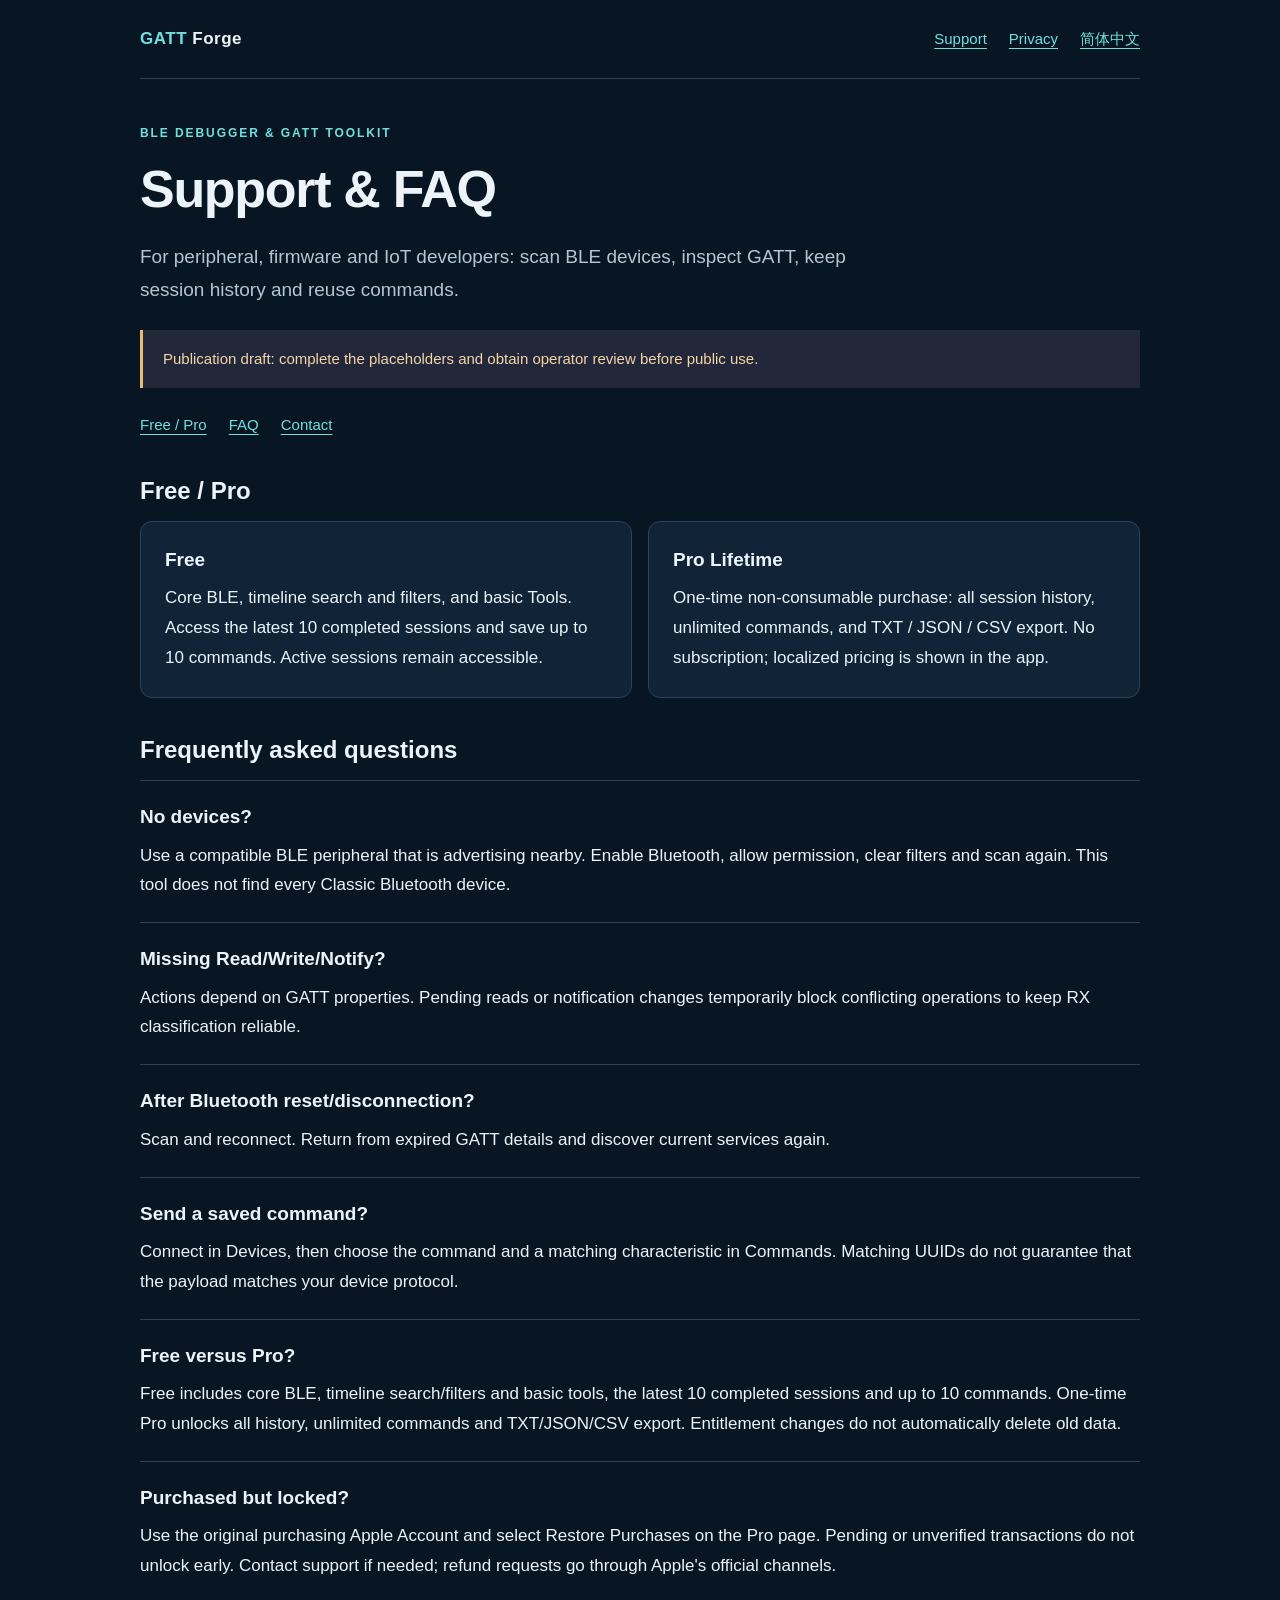
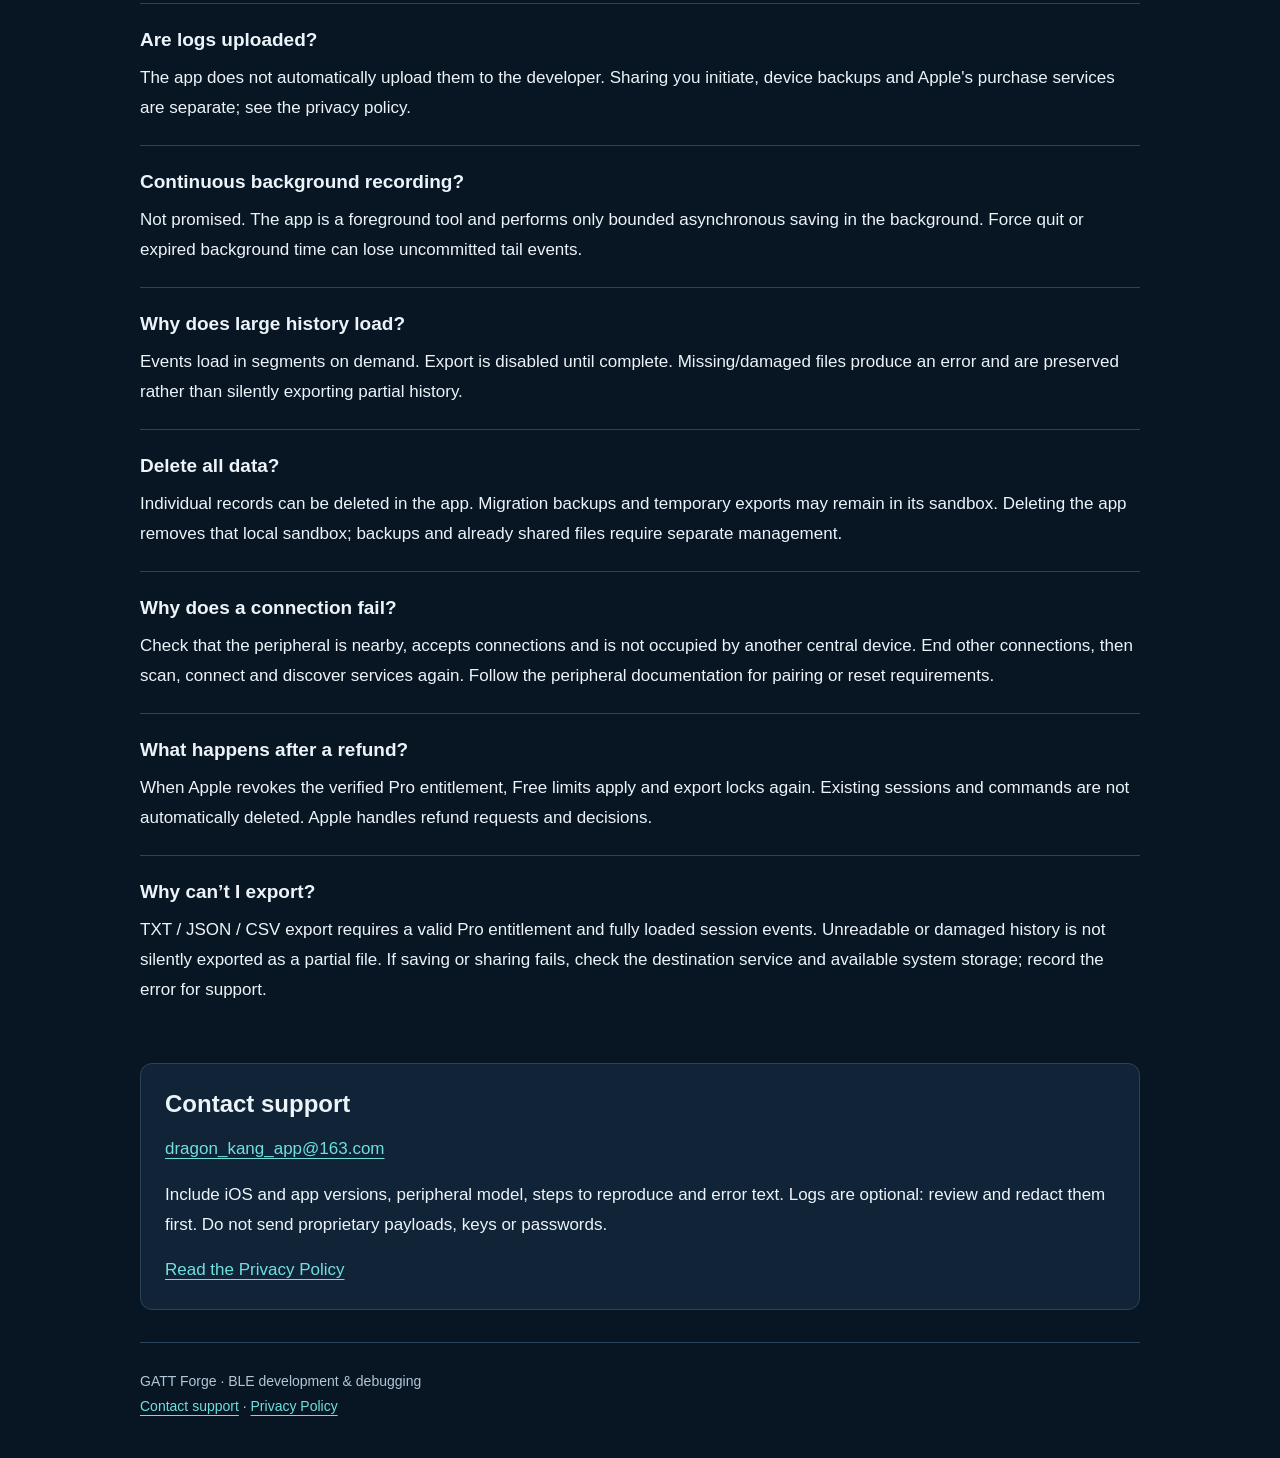
==== index.html @ b28a735b "Initial GATT Forge support site" ====
<!doctype html>
<html lang="en"><head><meta charset="utf-8"><meta name="viewport" content="width=device-width, initial-scale=1"><meta name="description" content="GATT Forge Support &amp; FAQ"><title>Support &amp; FAQ · GATT Forge</title><link rel="stylesheet" href="styles.css"><link rel="icon" href="favicon.svg" type="image/svg+xml"><link rel="alternate" hreflang="zh-Hans" href="zh/index.html"></head>
<body><a class="skip" href="#main">Skip to content</a><header><a class="brand" href="index.html"><span>GATT</span> Forge</a><nav aria-label="Main navigation"><a href="index.html" aria-current="page">Support</a><a href="privacy.html">Privacy</a><a lang="zh-Hans" hreflang="zh-Hans" href="zh/index.html">简体中文</a></nav></header><main id="main"><p class="eyebrow">BLE DEBUGGER &amp; GATT TOOLKIT</p><h1>Support &amp; FAQ</h1><p class="lead">For peripheral, firmware and IoT developers: scan BLE devices, inspect GATT, keep session history and reuse commands.</p><div class="notice">Publication draft: complete the placeholders and obtain operator review before public use.</div><nav class="jump" aria-label="On this page"><a href="#plans">Free / Pro</a><a href="#faq">FAQ</a><a href="#contact">Contact</a></nav><section id="plans"><h2>Free / Pro</h2><div class="plans"><article class="card"><h3>Free</h3><p>Core BLE, timeline search and filters, and basic Tools. Access the latest 10 completed sessions and save up to 10 commands. Active sessions remain accessible.</p></article><article class="card"><h3>Pro Lifetime</h3><p>One-time non-consumable purchase: all session history, unlimited commands, and TXT / JSON / CSV export. No subscription; localized pricing is shown in the app.</p></article></div></section><section id="faq"><h2>Frequently asked questions</h2><article class="faq"><h3>No devices?</h3><p>Use a compatible BLE peripheral that is advertising nearby. Enable Bluetooth, allow permission, clear filters and scan again. This tool does not find every Classic Bluetooth device.</p></article><article class="faq"><h3>Missing Read/Write/Notify?</h3><p>Actions depend on GATT properties. Pending reads or notification changes temporarily block conflicting operations to keep RX classification reliable.</p></article><article class="faq"><h3>After Bluetooth reset/disconnection?</h3><p>Scan and reconnect. Return from expired GATT details and discover current services again.</p></article><article class="faq"><h3>Send a saved command?</h3><p>Connect in Devices, then choose the command and a matching characteristic in Commands. Matching UUIDs do not guarantee that the payload matches your device protocol.</p></article><article class="faq"><h3>Free versus Pro?</h3><p>Free includes core BLE, timeline search/filters and basic tools, the latest 10 completed sessions and up to 10 commands. One-time Pro unlocks all history, unlimited commands and TXT/JSON/CSV export. Entitlement changes do not automatically delete old data.</p></article><article class="faq"><h3>Purchased but locked?</h3><p>Use the original purchasing Apple Account and select Restore Purchases on the Pro page. Pending or unverified transactions do not unlock early. Contact support if needed; refund requests go through Apple&#x27;s official channels.</p></article><article class="faq"><h3>Are logs uploaded?</h3><p>The app does not automatically upload them to the developer. Sharing you initiate, device backups and Apple&#x27;s purchase services are separate; see the privacy policy.</p></article><article class="faq"><h3>Continuous background recording?</h3><p>Not promised. The app is a foreground tool and performs only bounded asynchronous saving in the background. Force quit or expired background time can lose uncommitted tail events.</p></article><article class="faq"><h3>Why does large history load?</h3><p>Events load in segments on demand. Export is disabled until complete. Missing/damaged files produce an error and are preserved rather than silently exporting partial history.</p></article><article class="faq"><h3>Delete all data?</h3><p>Individual records can be deleted in the app. Migration backups and temporary exports may remain in its sandbox. Deleting the app removes that local sandbox; backups and already shared files require separate management.</p></article><article class="faq"><h3>Why does a connection fail?</h3><p>Check that the peripheral is nearby, accepts connections and is not occupied by another central device. End other connections, then scan, connect and discover services again. Follow the peripheral documentation for pairing or reset requirements.</p></article><article class="faq"><h3>What happens after a refund?</h3><p>When Apple revokes the verified Pro entitlement, Free limits apply and export locks again. Existing sessions and commands are not automatically deleted. Apple handles refund requests and decisions.</p></article><article class="faq"><h3>Why can’t I export?</h3><p>TXT / JSON / CSV export requires a valid Pro entitlement and fully loaded session events. Unreadable or damaged history is not silently exported as a partial file. If saving or sharing fails, check the destination service and available system storage; record the error for support.</p></article></section><section id="contact" class="card"><h2>Contact support</h2><p><a href="mailto:dragon_kang_app@163.com">dragon_kang_app@163.com</a></p><p>Include iOS and app versions, peripheral model, steps to reproduce and error text. Logs are optional: review and redact them first. Do not send proprietary payloads, keys or passwords.</p><p><a href="privacy.html">Read the Privacy Policy</a></p></section></main><footer>GATT Forge · BLE development & debugging<br><a href="index.html#contact">Contact support</a> · <a href="privacy.html">Privacy Policy</a></footer></body></html>
---- styles.css ----
/* Local system fonts only. No scripts, remote assets or tracking. */
:root{color-scheme:dark;--bg:#081522;--panel:#102337;--ink:#ecf4fa;--muted:#b3c6d7;--line:#2b445a;--cyan:#70e0df}
*{box-sizing:border-box}html{scroll-padding-top:1rem}body{margin:0;background:var(--bg);color:var(--ink);font:17px/1.75 -apple-system,BlinkMacSystemFont,"Segoe UI",sans-serif}a{color:var(--cyan);text-underline-offset:4px}a:hover{text-decoration-thickness:2px}a:focus-visible{outline:3px solid var(--cyan);outline-offset:5px}header,main,footer{width:min(100% - 40px,1000px);margin:auto}header{display:flex;align-items:center;justify-content:space-between;gap:20px;padding:24px 0;border-bottom:1px solid var(--line);flex-wrap:wrap}.brand{color:var(--ink);font-weight:750;letter-spacing:.03em;text-decoration:none}.brand span{color:var(--cyan)}nav{display:flex;gap:22px;flex-wrap:wrap;font-size:15px}main{padding:44px 0 32px}h1{font-size:clamp(32px,5vw,52px);line-height:1.15;letter-spacing:-.025em;margin:8px 0 20px}h2{font-size:24px;line-height:1.35;margin:0 0 14px}h3{font-size:19px;line-height:1.45;margin:0 0 10px}p{margin:0 0 16px}.eyebrow{font-size:12px;letter-spacing:.16em;color:var(--cyan);font-weight:700}.lead{color:var(--muted);max-width:760px;font-size:19px}.notice{border-left:3px solid #e9bd76;background:#222839;padding:16px 20px;margin:24px 0;color:#f4d5a8;font-size:15px}.jump{margin:24px 0 32px}.plans{display:grid;grid-template-columns:1fr 1fr;gap:16px}.card{background:var(--panel);border:1px solid var(--line);padding:24px;border-radius:12px}.card p:last-child{margin:0}section{margin-top:36px}.faq{border-top:1px solid var(--line);padding:22px 0 6px}.policy{max-width:780px}.policy section{padding-top:22px;border-top:1px solid var(--line)}code{font: .9em ui-monospace,SFMono-Regular,monospace;color:var(--cyan);overflow-wrap:anywhere}.meta{font-size:14px;color:var(--muted)}footer{padding:26px 0 40px;border-top:1px solid var(--line);font-size:14px;color:var(--muted)}.skip{position:absolute;left:16px;top:-80px;background:var(--panel);padding:8px}.skip:focus{top:8px}li{margin:7px 0} @media(max-width:600px){header,main,footer{width:calc(100% - 32px)}header{gap:14px}nav{gap:16px}main{padding-top:30px}.plans{grid-template-columns:1fr}.card{padding:20px}.lead{font-size:17px}h2{font-size:22px}}
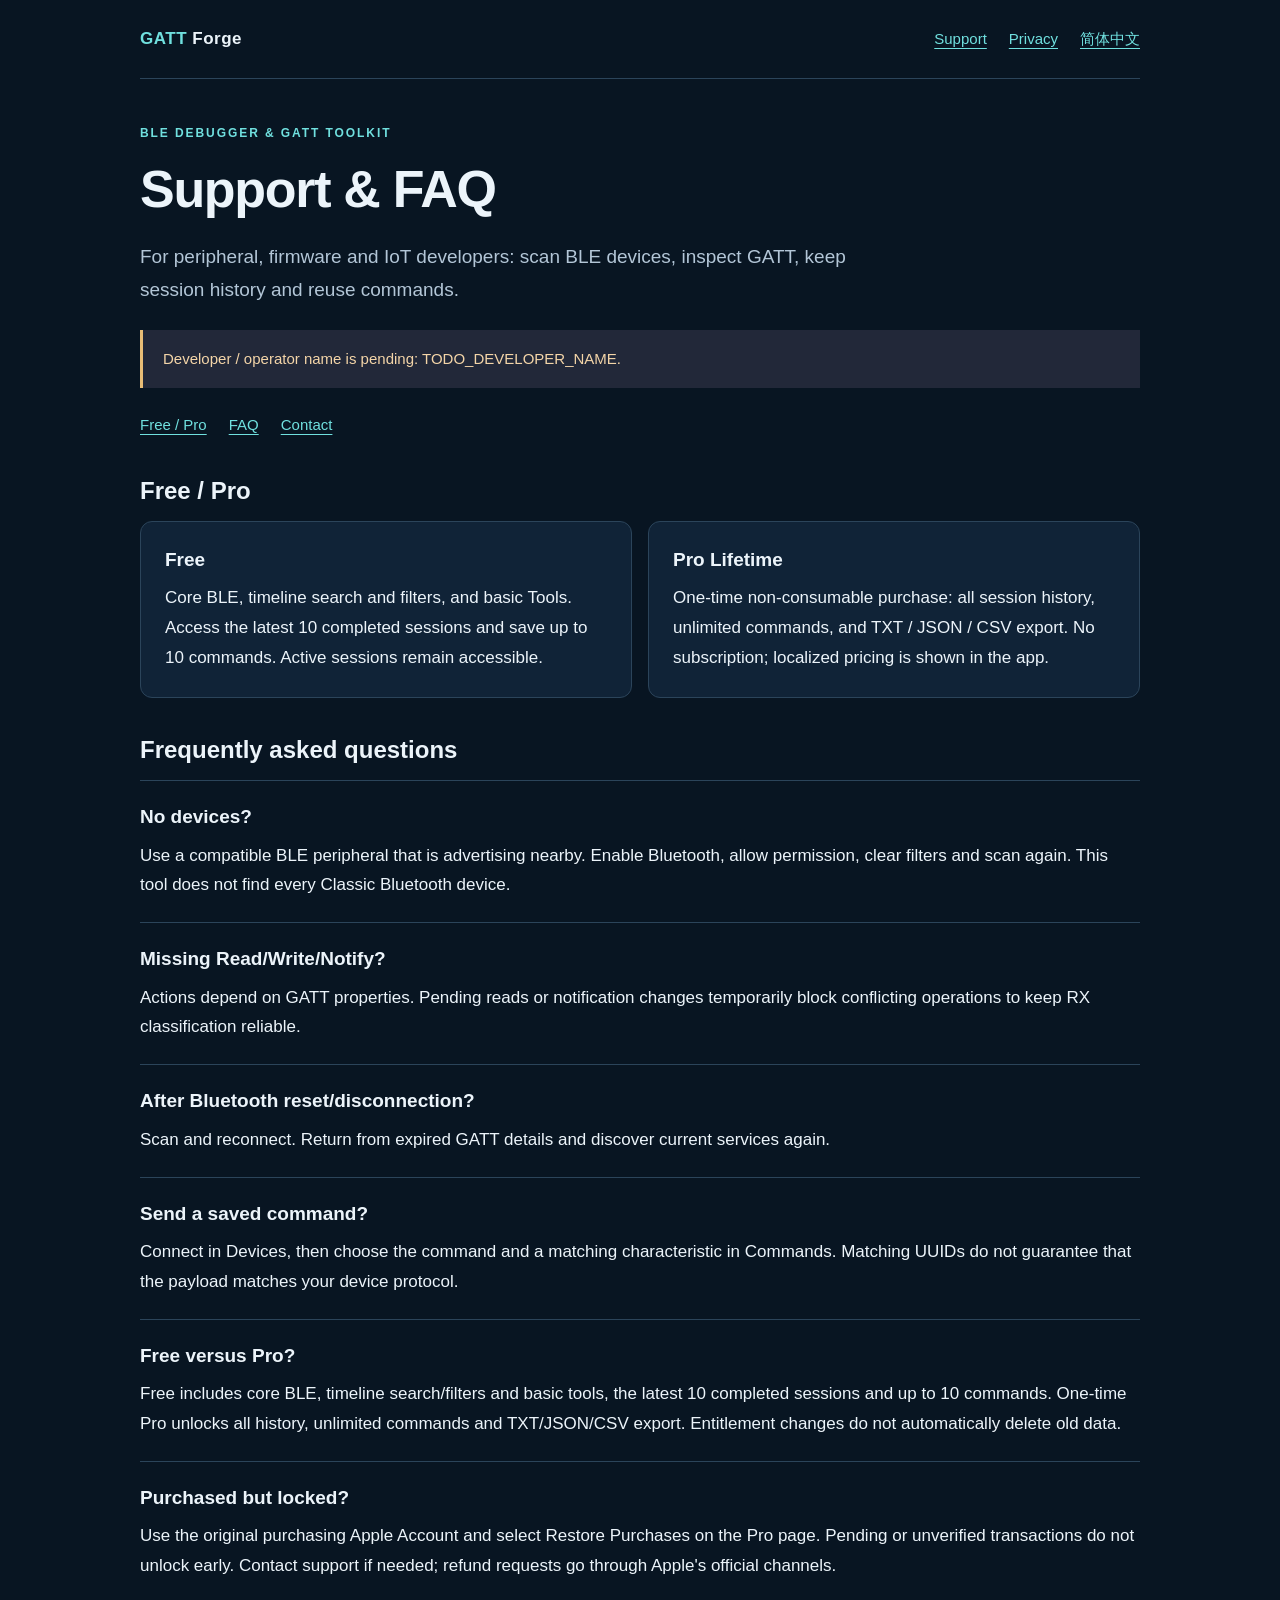
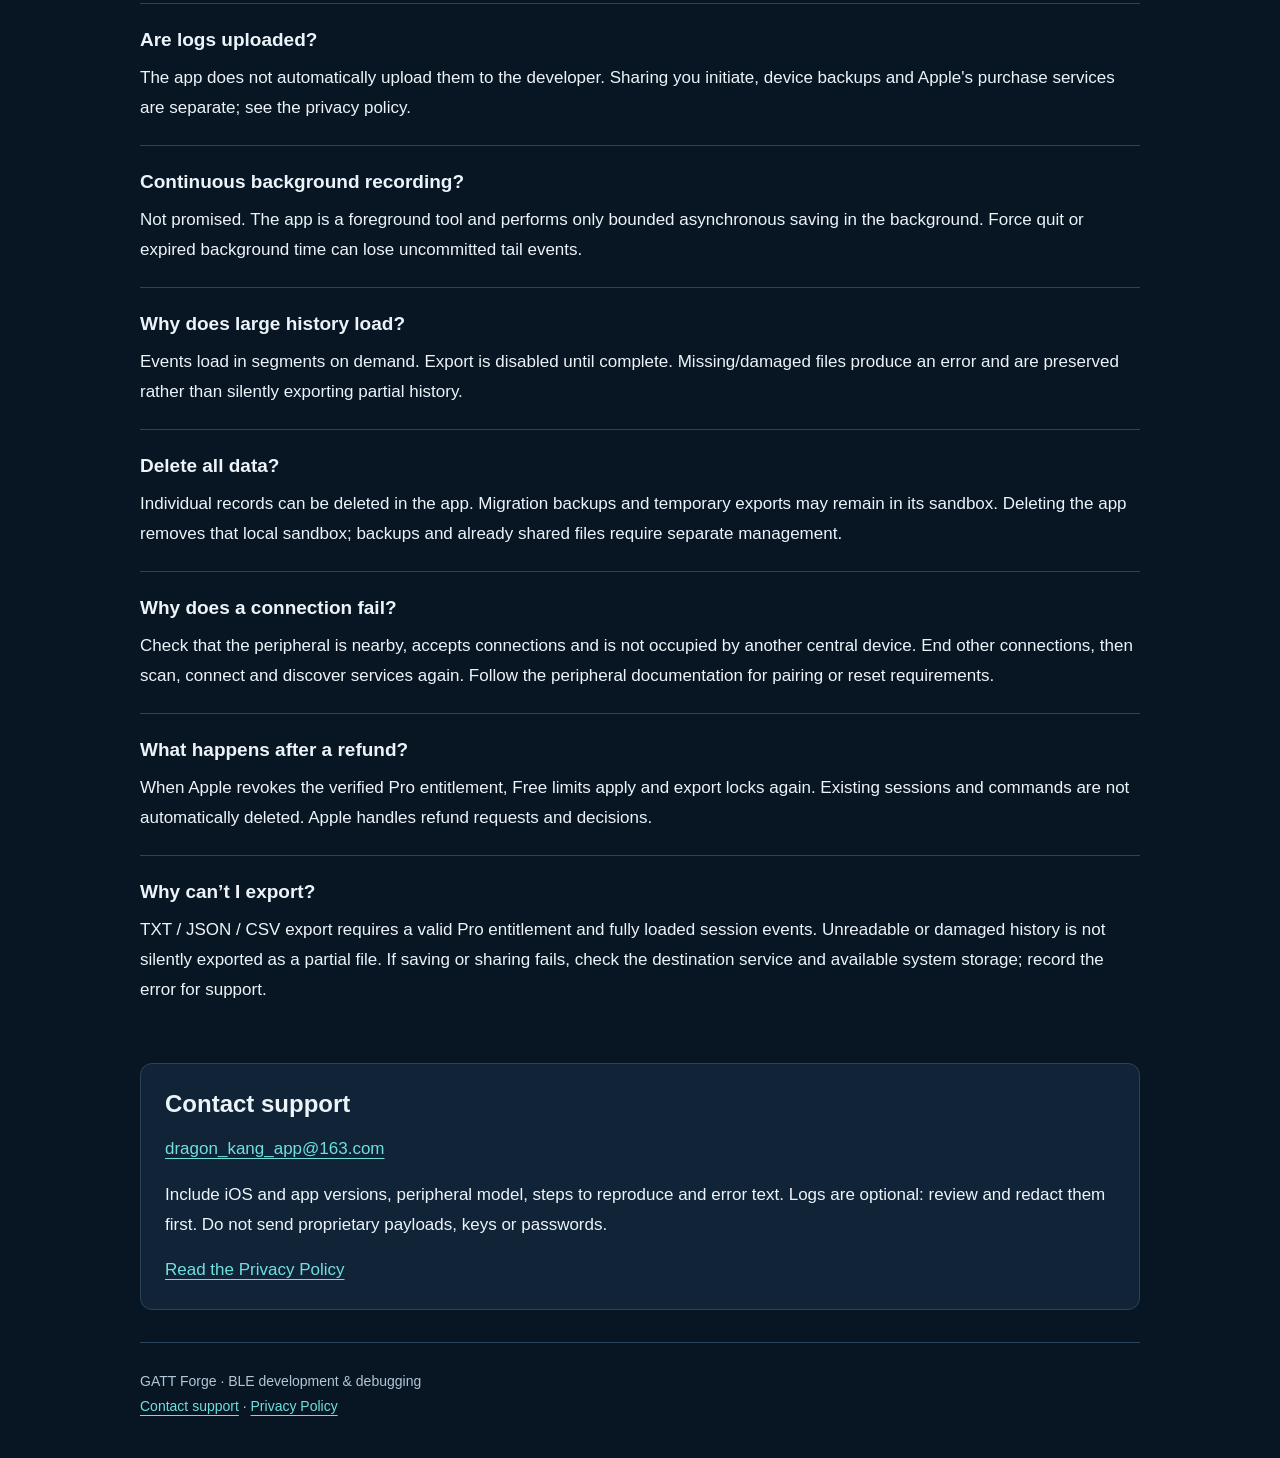
==== commit 346d4150: "Complete support and hosting privacy disclosures" ====
--- a/index.html
+++ b/index.html
@@ -1,3 +1,3 @@
 <!doctype html>
 <html lang="en"><head><meta charset="utf-8"><meta name="viewport" content="width=device-width, initial-scale=1"><meta name="description" content="GATT Forge Support &amp; FAQ"><title>Support &amp; FAQ · GATT Forge</title><link rel="stylesheet" href="styles.css"><link rel="icon" href="favicon.svg" type="image/svg+xml"><link rel="alternate" hreflang="zh-Hans" href="zh/index.html"></head>
-<body><a class="skip" href="#main">Skip to content</a><header><a class="brand" href="index.html"><span>GATT</span> Forge</a><nav aria-label="Main navigation"><a href="index.html" aria-current="page">Support</a><a href="privacy.html">Privacy</a><a lang="zh-Hans" hreflang="zh-Hans" href="zh/index.html">简体中文</a></nav></header><main id="main"><p class="eyebrow">BLE DEBUGGER &amp; GATT TOOLKIT</p><h1>Support &amp; FAQ</h1><p class="lead">For peripheral, firmware and IoT developers: scan BLE devices, inspect GATT, keep session history and reuse commands.</p><div class="notice">Publication draft: complete the placeholders and obtain operator review before public use.</div><nav class="jump" aria-label="On this page"><a href="#plans">Free / Pro</a><a href="#faq">FAQ</a><a href="#contact">Contact</a></nav><section id="plans"><h2>Free / Pro</h2><div class="plans"><article class="card"><h3>Free</h3><p>Core BLE, timeline search and filters, and basic Tools. Access the latest 10 completed sessions and save up to 10 commands. Active sessions remain accessible.</p></article><article class="card"><h3>Pro Lifetime</h3><p>One-time non-consumable purchase: all session history, unlimited commands, and TXT / JSON / CSV export. No subscription; localized pricing is shown in the app.</p></article></div></section><section id="faq"><h2>Frequently asked questions</h2><article class="faq"><h3>No devices?</h3><p>Use a compatible BLE peripheral that is advertising nearby. Enable Bluetooth, allow permission, clear filters and scan again. This tool does not find every Classic Bluetooth device.</p></article><article class="faq"><h3>Missing Read/Write/Notify?</h3><p>Actions depend on GATT properties. Pending reads or notification changes temporarily block conflicting operations to keep RX classification reliable.</p></article><article class="faq"><h3>After Bluetooth reset/disconnection?</h3><p>Scan and reconnect. Return from expired GATT details and discover current services again.</p></article><article class="faq"><h3>Send a saved command?</h3><p>Connect in Devices, then choose the command and a matching characteristic in Commands. Matching UUIDs do not guarantee that the payload matches your device protocol.</p></article><article class="faq"><h3>Free versus Pro?</h3><p>Free includes core BLE, timeline search/filters and basic tools, the latest 10 completed sessions and up to 10 commands. One-time Pro unlocks all history, unlimited commands and TXT/JSON/CSV export. Entitlement changes do not automatically delete old data.</p></article><article class="faq"><h3>Purchased but locked?</h3><p>Use the original purchasing Apple Account and select Restore Purchases on the Pro page. Pending or unverified transactions do not unlock early. Contact support if needed; refund requests go through Apple&#x27;s official channels.</p></article><article class="faq"><h3>Are logs uploaded?</h3><p>The app does not automatically upload them to the developer. Sharing you initiate, device backups and Apple&#x27;s purchase services are separate; see the privacy policy.</p></article><article class="faq"><h3>Continuous background recording?</h3><p>Not promised. The app is a foreground tool and performs only bounded asynchronous saving in the background. Force quit or expired background time can lose uncommitted tail events.</p></article><article class="faq"><h3>Why does large history load?</h3><p>Events load in segments on demand. Export is disabled until complete. Missing/damaged files produce an error and are preserved rather than silently exporting partial history.</p></article><article class="faq"><h3>Delete all data?</h3><p>Individual records can be deleted in the app. Migration backups and temporary exports may remain in its sandbox. Deleting the app removes that local sandbox; backups and already shared files require separate management.</p></article><article class="faq"><h3>Why does a connection fail?</h3><p>Check that the peripheral is nearby, accepts connections and is not occupied by another central device. End other connections, then scan, connect and discover services again. Follow the peripheral documentation for pairing or reset requirements.</p></article><article class="faq"><h3>What happens after a refund?</h3><p>When Apple revokes the verified Pro entitlement, Free limits apply and export locks again. Existing sessions and commands are not automatically deleted. Apple handles refund requests and decisions.</p></article><article class="faq"><h3>Why can’t I export?</h3><p>TXT / JSON / CSV export requires a valid Pro entitlement and fully loaded session events. Unreadable or damaged history is not silently exported as a partial file. If saving or sharing fails, check the destination service and available system storage; record the error for support.</p></article></section><section id="contact" class="card"><h2>Contact support</h2><p><a href="mailto:dragon_kang_app@163.com">dragon_kang_app@163.com</a></p><p>Include iOS and app versions, peripheral model, steps to reproduce and error text. Logs are optional: review and redact them first. Do not send proprietary payloads, keys or passwords.</p><p><a href="privacy.html">Read the Privacy Policy</a></p></section></main><footer>GATT Forge · BLE development & debugging<br><a href="index.html#contact">Contact support</a> · <a href="privacy.html">Privacy Policy</a></footer></body></html>+<body><a class="skip" href="#main">Skip to content</a><header><a class="brand" href="index.html"><span>GATT</span> Forge</a><nav aria-label="Main navigation"><a href="index.html" aria-current="page">Support</a><a href="privacy.html">Privacy</a><a lang="zh-Hans" hreflang="zh-Hans" href="zh/index.html">简体中文</a></nav></header><main id="main"><p class="eyebrow">BLE DEBUGGER &amp; GATT TOOLKIT</p><h1>Support &amp; FAQ</h1><p class="lead">For peripheral, firmware and IoT developers: scan BLE devices, inspect GATT, keep session history and reuse commands.</p><div class="notice">Developer / operator name is pending: TODO_DEVELOPER_NAME.</div><nav class="jump" aria-label="On this page"><a href="#plans">Free / Pro</a><a href="#faq">FAQ</a><a href="#contact">Contact</a></nav><section id="plans"><h2>Free / Pro</h2><div class="plans"><article class="card"><h3>Free</h3><p>Core BLE, timeline search and filters, and basic Tools. Access the latest 10 completed sessions and save up to 10 commands. Active sessions remain accessible.</p></article><article class="card"><h3>Pro Lifetime</h3><p>One-time non-consumable purchase: all session history, unlimited commands, and TXT / JSON / CSV export. No subscription; localized pricing is shown in the app.</p></article></div></section><section id="faq"><h2>Frequently asked questions</h2><article class="faq"><h3>No devices?</h3><p>Use a compatible BLE peripheral that is advertising nearby. Enable Bluetooth, allow permission, clear filters and scan again. This tool does not find every Classic Bluetooth device.</p></article><article class="faq"><h3>Missing Read/Write/Notify?</h3><p>Actions depend on GATT properties. Pending reads or notification changes temporarily block conflicting operations to keep RX classification reliable.</p></article><article class="faq"><h3>After Bluetooth reset/disconnection?</h3><p>Scan and reconnect. Return from expired GATT details and discover current services again.</p></article><article class="faq"><h3>Send a saved command?</h3><p>Connect in Devices, then choose the command and a matching characteristic in Commands. Matching UUIDs do not guarantee that the payload matches your device protocol.</p></article><article class="faq"><h3>Free versus Pro?</h3><p>Free includes core BLE, timeline search/filters and basic tools, the latest 10 completed sessions and up to 10 commands. One-time Pro unlocks all history, unlimited commands and TXT/JSON/CSV export. Entitlement changes do not automatically delete old data.</p></article><article class="faq"><h3>Purchased but locked?</h3><p>Use the original purchasing Apple Account and select Restore Purchases on the Pro page. Pending or unverified transactions do not unlock early. Contact support if needed; refund requests go through Apple&#x27;s official channels.</p></article><article class="faq"><h3>Are logs uploaded?</h3><p>The app does not automatically upload them to the developer. Sharing you initiate, device backups and Apple&#x27;s purchase services are separate; see the privacy policy.</p></article><article class="faq"><h3>Continuous background recording?</h3><p>Not promised. The app is a foreground tool and performs only bounded asynchronous saving in the background. Force quit or expired background time can lose uncommitted tail events.</p></article><article class="faq"><h3>Why does large history load?</h3><p>Events load in segments on demand. Export is disabled until complete. Missing/damaged files produce an error and are preserved rather than silently exporting partial history.</p></article><article class="faq"><h3>Delete all data?</h3><p>Individual records can be deleted in the app. Migration backups and temporary exports may remain in its sandbox. Deleting the app removes that local sandbox; backups and already shared files require separate management.</p></article><article class="faq"><h3>Why does a connection fail?</h3><p>Check that the peripheral is nearby, accepts connections and is not occupied by another central device. End other connections, then scan, connect and discover services again. Follow the peripheral documentation for pairing or reset requirements.</p></article><article class="faq"><h3>What happens after a refund?</h3><p>When Apple revokes the verified Pro entitlement, Free limits apply and export locks again. Existing sessions and commands are not automatically deleted. Apple handles refund requests and decisions.</p></article><article class="faq"><h3>Why can’t I export?</h3><p>TXT / JSON / CSV export requires a valid Pro entitlement and fully loaded session events. Unreadable or damaged history is not silently exported as a partial file. If saving or sharing fails, check the destination service and available system storage; record the error for support.</p></article></section><section id="contact" class="card"><h2>Contact support</h2><p><a href="mailto:dragon_kang_app@163.com">dragon_kang_app@163.com</a></p><p>Include iOS and app versions, peripheral model, steps to reproduce and error text. Logs are optional: review and redact them first. Do not send proprietary payloads, keys or passwords.</p><p><a href="privacy.html">Read the Privacy Policy</a></p></section></main><footer>GATT Forge · BLE development & debugging<br><a href="index.html#contact">Contact support</a> · <a href="privacy.html">Privacy Policy</a></footer></body></html>
